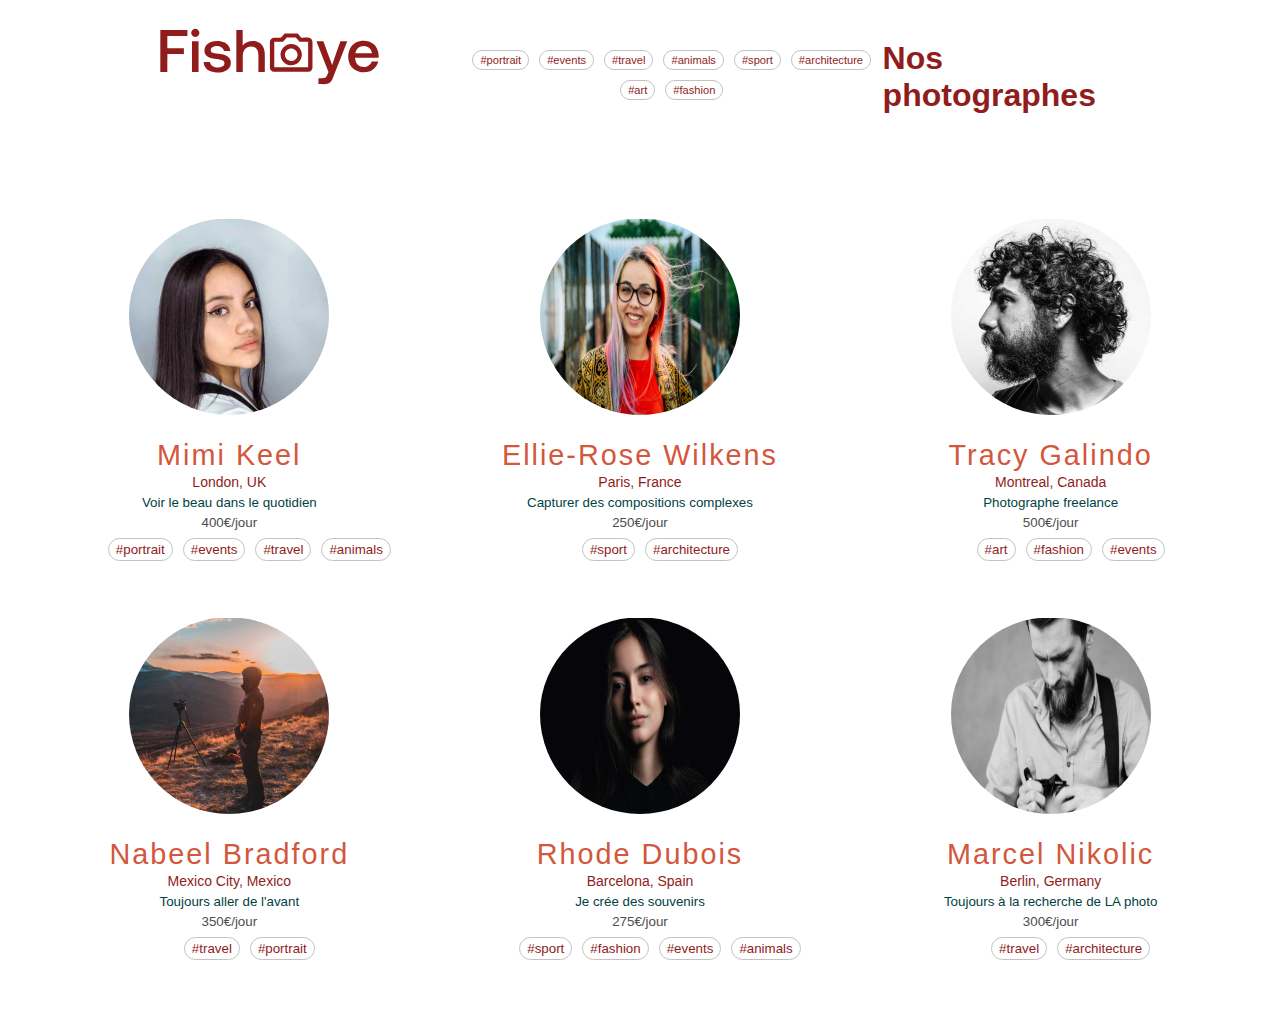
==== index.html @ 61bd2c53 "async hell" ====
<!DOCTYPE html>
<html lang="en">
    <head>
        <meta charset="UTF-8" />
        <meta name="viewport" content="width=device-width, initial-scale=1.0" />
        <link rel="stylesheet" href="photo.css" />
        <link rel="shortcut icon" href="favicon.ico" type="image/x-icon" />
        <title>Fisheye</title>
    </head>
    <body>
        <div id="top"></div>
        <!-- <button id="getJSON">Get Photographers</button> -->
        <header id="header" aria-hidden="false">
            <a href="index.html" class="logo"
                ><img
                    src="./fisheye-logo.svg"
                    alt="Fisheye home page"
                    title="Fisheye home page"
            /></a>
            <ul id="allTags"></ul>
            <h1>Nos photographes</h1>
        </header>
        <section class="photographers">
            <ul class="cards" id="listePhotographes"></ul>
        </section>
    </body>
    <script src="Cphotographers.js" defer></script>
    <script src="main.js" defer></script>
</html>
---- photo.css ----
*,
*::before,
*::after {
    box-sizing: border-box;
}
html {
    background-color: #fff;
}
body {
    display: block;
    color: #ffffff;
    font-family: "Roboto", "Helvetica Neue", Helvetica, Arial, sans-serif;
    font-style: normal;
    font-weight: 400;
    letter-spacing: 0;
    padding: 1rem;
    text-rendering: optimizeLegibility;
}

.logo {
    margin-top: -1.5rem;
}

h1 {
    color: #901c1c;
    /* padding-top: 24px; */
    margin-top: 1rem;
    margin-right: 3rem;
}

#top {
    display: none;
    text-align: center;
    margin-top: -14px;
}

.goToContent {
    border-radius: 20px;
    color: #000000;
    width: 150px;
    font-weight: 600;
    padding: 10px;
    background-color: #d3573c;
    border: none;
}

header {
    display: flex;
    flex-direction: row;
    justify-content: space-between;
    margin: auto 8vw;
    margin-bottom: 4rem;
}

header img {
    width: 448px;
    height: 104px;
    margin: 0;
    margin-left: -1.5rem;
}

img {
    height: auto;
    max-width: 100%;
    vertical-align: middle;
}
.photographers {
    text-align: center;
}

.btn {
    background-color: white;
    border: 1px solid #ccc;
    color: dimgray;
    padding: 0.5rem;
    text-transform: lowercase;
}
.btn--block {
    display: block;
    width: 50%;
    text-align: center;
    margin: auto;
}
.pointeur {
    cursor: pointer;
}

.cards {
    display: flex;
    flex-wrap: wrap;
    list-style: none;
    margin: 0;
    padding: 0;
}
.cards__item {
    display: flex;
    justify-content: center;
    padding: 1rem;
    text-align: center;
}
@media (min-width: 40rem) {
    .cards__item {
        display: flex;
        justify-content: center;
        width: 50%;
    }
}
@media (min-width: 56rem) {
    .cards__item {
        display: flex;
        justify-content: center;
        width: 33.3333%;
    }
}

.card {
    background-color: white;
    /* border-radius: 0.25rem;
    box-shadow: 0 20px 40px -14px rgba(0, 0, 0, 0.25); */
    display: flex;
    flex-direction: column;
    /* width: 265px; */
    overflow: hidden;
    text-align: center;
}

.card__a {
    text-decoration: none;
}

.card__content {
    display: flex;
    flex: 1 1 auto;
    flex-direction: column;
    padding: 1rem;
}
.card__image {
    background-position: center center;
    background-repeat: no-repeat;
    background-size: cover;
    border-top-left-radius: 0.25rem;
    border-top-right-radius: 0.25rem;
    overflow: hidden;
    position: relative;
    filter: contrast(100%);
}

.img__card {
    width: 200px;
    height: 200px;
    border-radius: 50%;
    margin-left: auto;
    margin-right: auto;
    margin-bottom: 0.5rem;
    padding-top: 0.2rem;
}

.img__card:hover {
    border-radius: 50%;
    transition: filter 0.5s cubic-bezier(0.43, 0.41, 0.22, 0.91);
    filter: contrast(125%);
    box-shadow: 2px 2px 2px 2px rgb(231, 231, 231);
}

/* .card__image::before {
    content: "";
    display: block;
    padding-top: 56.25%;
} */
@media (min-width: 40rem) {
    .card__image::before {
        padding-top: 66.6%;
    }
}

#getJSON {
    justify-content: center;
}

.card__title {
    color: #d2573c;
    font-size: 1.8rem;
    font-weight: 400;
    letter-spacing: 2px;
    /* text-transform: uppercase; */
}

p.card__text {
    margin: 0;
}

p.card__place {
    color: #901c1c;
    font-weight: 500;
}

.card__text {
    flex: 1 1 auto;
    color: black;
    font-size: 0.875rem;
    line-height: 1.5;
}

.card__tagline {
    color: #004242;
    font-size: smaller;
    font-weight: 500;
}

p.card__price {
    color: #aaaaaa;
    color: #4d4d4d;
    font-size: smaller;
    font-weight: 400;
}

.tag {
    display: flex;
    flex-direction: row;
    flex-wrap: wrap;
    justify-content: center;
}

li.photographer-tag {
    color: #901c1c;
    font-size: smaller;
    font-weight: 500;
    padding: 3px 7px;
    border: 1px solid #c2c2c2;
    border-radius: 14px;
    margin: 5px;
    list-style-type: none;
}

#allTags {
    display: flex;
    flex-direction: row;
    flex-wrap: wrap;
    justify-content: center;
    color: #901c1c;
    font-size: smaller;
    font-weight: 500;
    padding: 5px;
    border: none;
    border-radius: 14px;
    margin: auto;
    margin-top: 1rem;
    list-style-type: none;
    cursor: pointer;
}
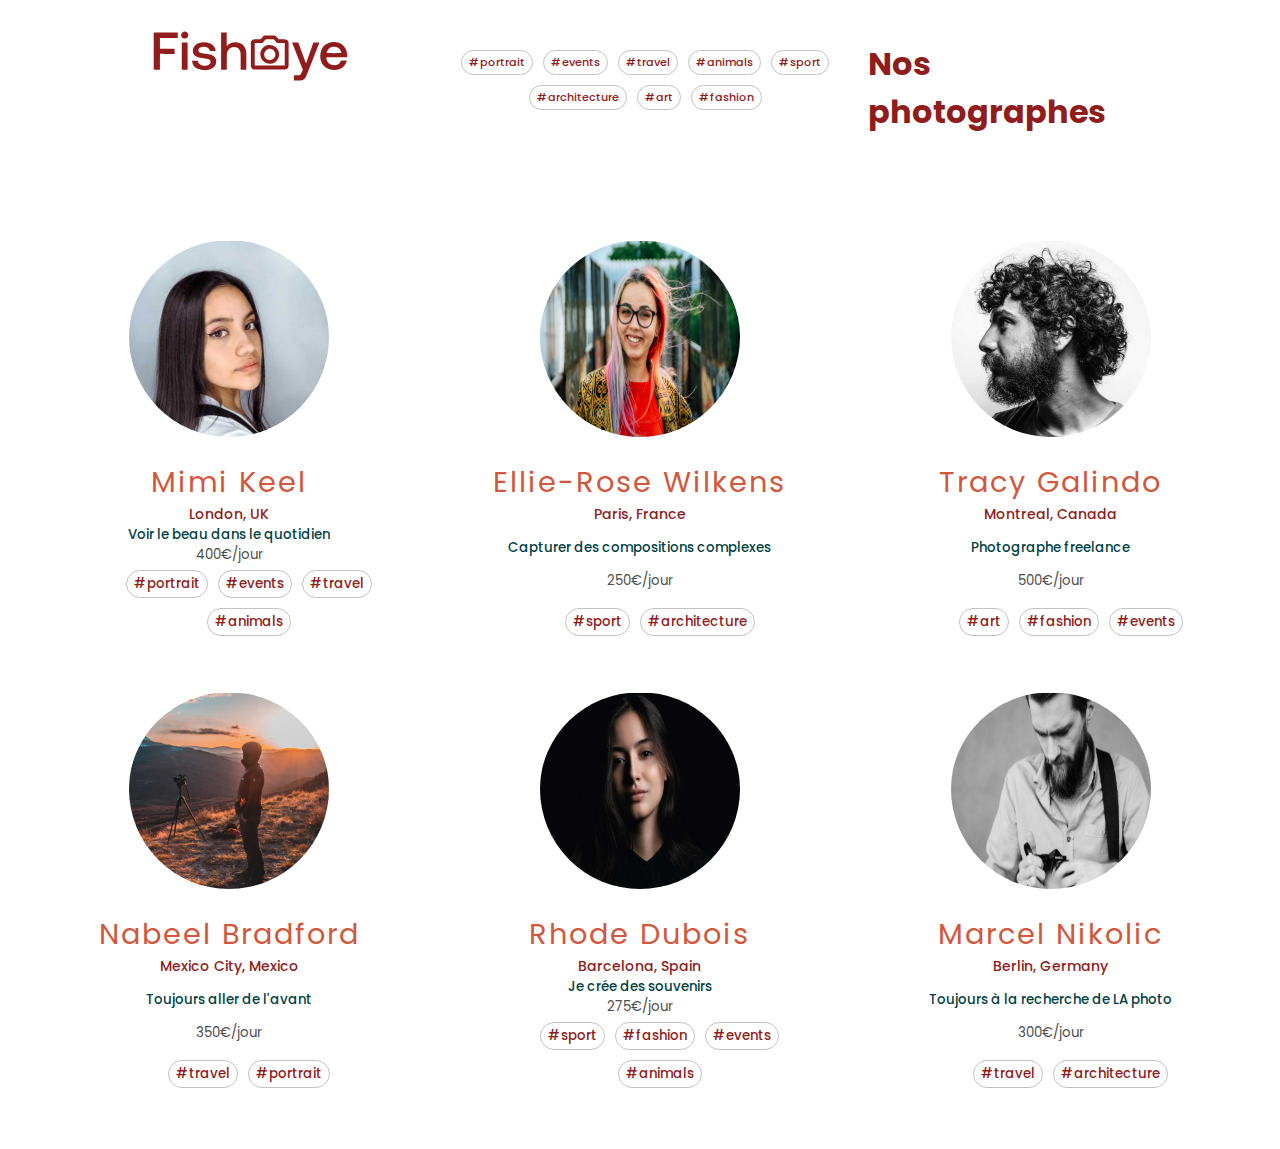
==== commit 40b07e4d: "before factory" ====
--- a/index.html
+++ b/index.html
@@ -3,7 +3,7 @@
     <head>
         <meta charset="UTF-8" />
         <meta name="viewport" content="width=device-width, initial-scale=1.0" />
-        <link rel="stylesheet" href="photo.css" />
+        <link rel="stylesheet" href="css/mainPage.css" />
         <link rel="shortcut icon" href="favicon.ico" type="image/x-icon" />
         <title>Fisheye</title>
     </head>
@@ -24,6 +24,6 @@
             <ul class="cards" id="listePhotographes"></ul>
         </section>
     </body>
-    <script src="Cphotographers.js" defer></script>
-    <script src="main.js" defer></script>
+    <script src="js/Cphotographers.js" defer></script>
+    <script src="js/main.js" defer></script>
 </html>
--- a/css/mainPage.css
+++ b/css/mainPage.css
@@ -0,0 +1 @@
+@import url("https://fonts.googleapis.com/css2?family=Poppins:wght@200;300;400;500;600&display=swap");*,*::before,*::after{-webkit-box-sizing:border-box;box-sizing:border-box}html{background-color:#fff}body{display:block;color:#ffffff;font-family:"Poppins", sans-serif;font-style:normal;font-weight:400;letter-spacing:0;padding:1rem;text-rendering:optimizeLegibility}.logo{margin-top:-1.5rem}h1{color:#901c1c;margin-top:1rem;margin-right:3rem}#top{display:none;text-align:center;margin-top:-14px}.goToContent{border-radius:20px;color:#000000;width:150px;font-weight:600;padding:10px;background-color:#d3573c;border:none}header{display:-webkit-box;display:-ms-flexbox;display:flex;-webkit-box-orient:horizontal;-webkit-box-direction:normal;-ms-flex-direction:row;flex-direction:row;-webkit-box-pack:justify;-ms-flex-pack:justify;justify-content:space-between;margin:auto 8vw;margin-bottom:4rem}header img{width:448px;height:104px;margin:0;margin-left:-1.5rem}img{height:auto;max-width:100%;vertical-align:middle}.photographers{text-align:center}.btn{background-color:white;border:1px solid #ccc;color:dimgray;padding:0.5rem;text-transform:lowercase}.btn--block{display:block;width:50%;text-align:center;margin:auto}.pointeur{cursor:pointer}.cards{display:-webkit-box;display:-ms-flexbox;display:flex;-ms-flex-wrap:wrap;flex-wrap:wrap;list-style:none;margin:0;padding:0}.cards__item{display:-webkit-box;display:-ms-flexbox;display:flex;-webkit-box-pack:center;-ms-flex-pack:center;justify-content:center;padding:1rem;text-align:center}@media (min-width: 40rem){.cards__item{display:-webkit-box;display:-ms-flexbox;display:flex;-webkit-box-pack:center;-ms-flex-pack:center;justify-content:center;width:50%}}@media (min-width: 56rem){.cards__item{display:-webkit-box;display:-ms-flexbox;display:flex;-webkit-box-pack:center;-ms-flex-pack:center;justify-content:center;width:33.3333%}}.card{background-color:white;display:-webkit-box;display:-ms-flexbox;display:flex;-webkit-box-orient:vertical;-webkit-box-direction:normal;-ms-flex-direction:column;flex-direction:column;overflow:hidden;text-align:center}.card__a{text-decoration:none}.card__content{display:-webkit-box;display:-ms-flexbox;display:flex;-webkit-box-flex:1;-ms-flex:1 1 auto;flex:1 1 auto;-webkit-box-orient:vertical;-webkit-box-direction:normal;-ms-flex-direction:column;flex-direction:column;padding:1rem}.card__image{background-position:center center;background-repeat:no-repeat;background-size:cover;border-top-left-radius:0.25rem;border-top-right-radius:0.25rem;overflow:hidden;position:relative;-webkit-filter:contrast(100%);filter:contrast(100%)}.img__card{width:200px;height:200px;border-radius:50%;margin-left:auto;margin-right:auto;margin-bottom:0.5rem;padding-top:0.2rem}.img__card:hover{border-radius:50%;-webkit-transition:-webkit-filter 0.5s cubic-bezier(0.43, 0.41, 0.22, 0.91);transition:-webkit-filter 0.5s cubic-bezier(0.43, 0.41, 0.22, 0.91);transition:filter 0.5s cubic-bezier(0.43, 0.41, 0.22, 0.91);transition:filter 0.5s cubic-bezier(0.43, 0.41, 0.22, 0.91), -webkit-filter 0.5s cubic-bezier(0.43, 0.41, 0.22, 0.91);-webkit-filter:contrast(125%);filter:contrast(125%);-webkit-box-shadow:2px 2px 2px 2px #e7e7e7;box-shadow:2px 2px 2px 2px #e7e7e7}@media (min-width: 40rem){.card__image::before{padding-top:66.6%}}#getJSON{-webkit-box-pack:center;-ms-flex-pack:center;justify-content:center}.card__title{color:#d2573c;font-size:1.8rem;font-weight:400;letter-spacing:2px}p.card__text{margin:0}p.card__place{color:#901c1c;font-weight:500}.card__text{-webkit-box-flex:1;-ms-flex:1 1 auto;flex:1 1 auto;color:black;font-size:0.875rem;line-height:1.5}.card__tagline{color:#004242;font-size:smaller;font-weight:500}p.card__price{color:#aaaaaa;color:#4d4d4d;font-size:smaller;font-weight:400}.tag{display:-webkit-box;display:-ms-flexbox;display:flex;-webkit-box-orient:horizontal;-webkit-box-direction:normal;-ms-flex-direction:row;flex-direction:row;-ms-flex-wrap:wrap;flex-wrap:wrap;-webkit-box-pack:center;-ms-flex-pack:center;justify-content:center}li.photographer-tag{color:#901c1c;font-size:smaller;font-weight:500;padding:3px 7px;border:1px solid #c2c2c2;border-radius:14px;margin:5px;list-style-type:none}#allTags{display:-webkit-box;display:-ms-flexbox;display:flex;-webkit-box-orient:horizontal;-webkit-box-direction:normal;-ms-flex-direction:row;flex-direction:row;-ms-flex-wrap:wrap;flex-wrap:wrap;-webkit-box-pack:center;-ms-flex-pack:center;justify-content:center;color:#901c1c;font-size:smaller;font-weight:500;padding:5px;border:none;border-radius:14px;margin:auto;margin-top:1rem;list-style-type:none;cursor:pointer}
